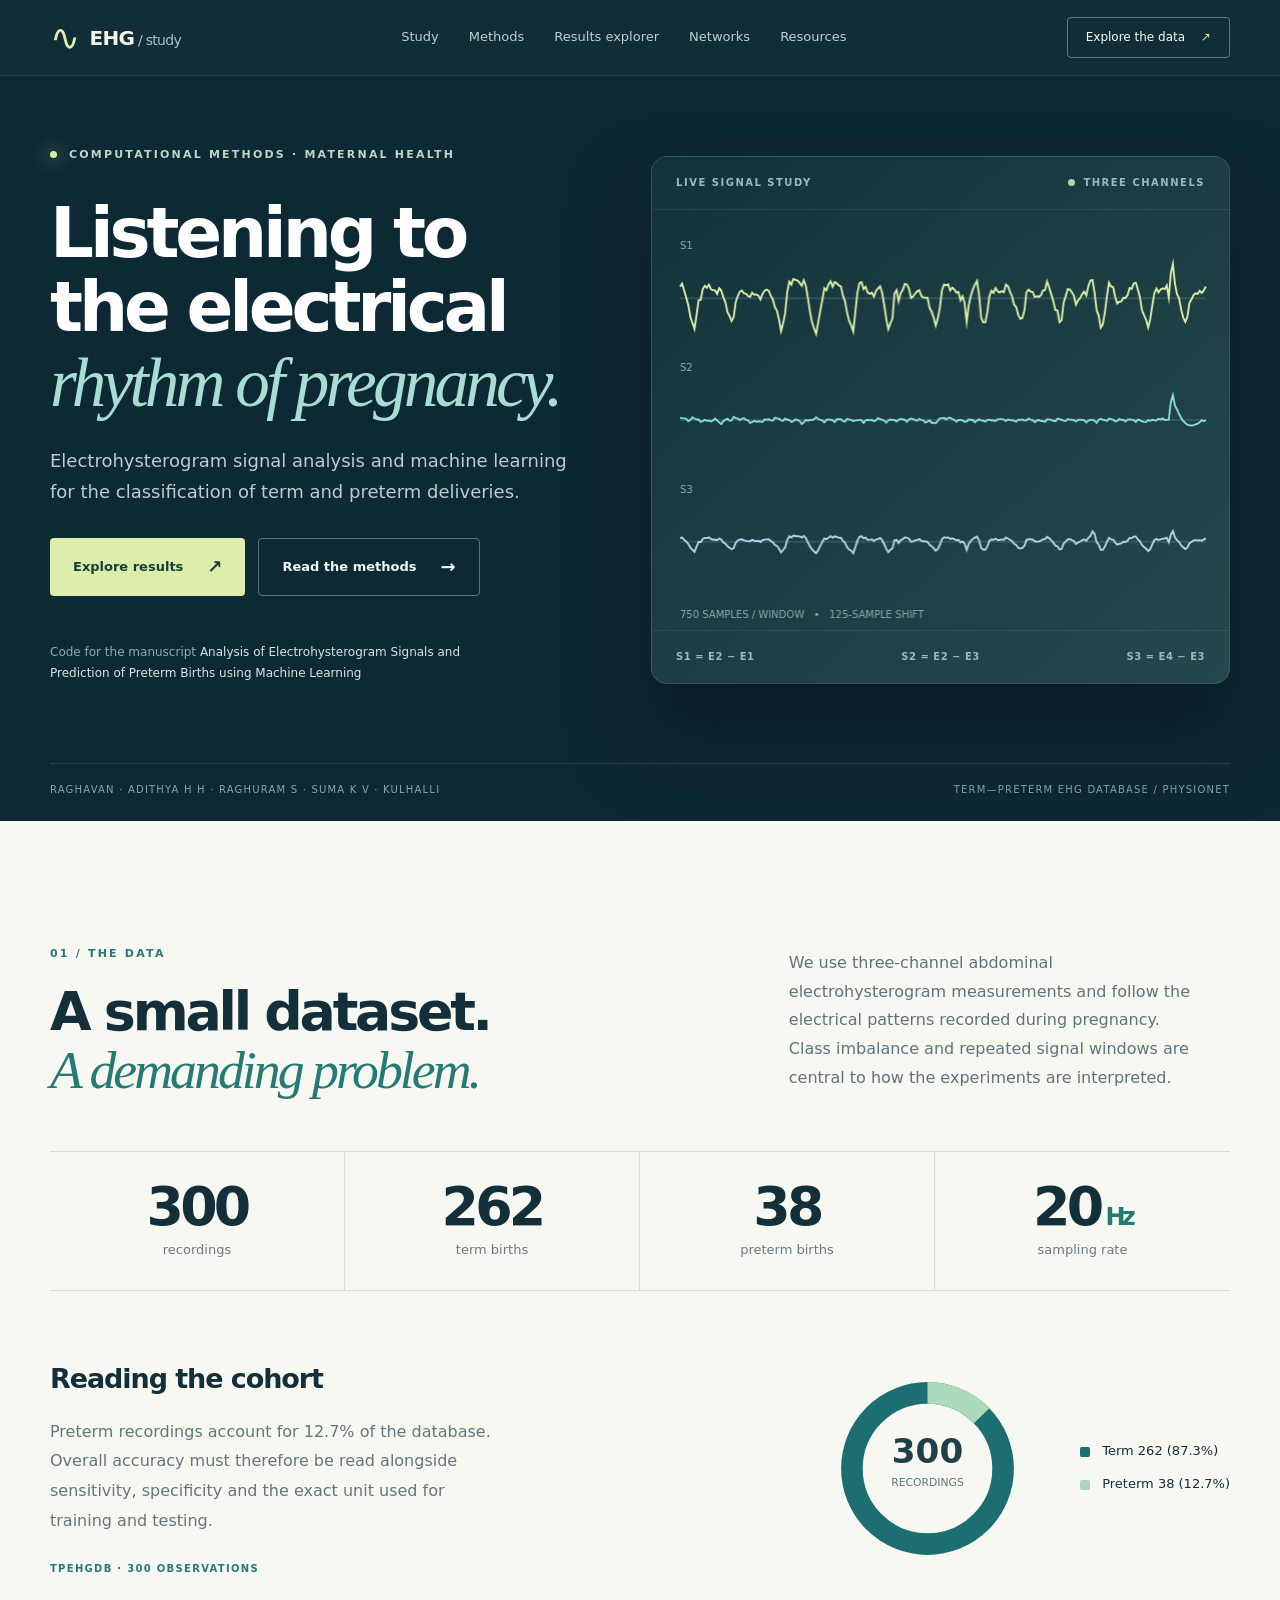
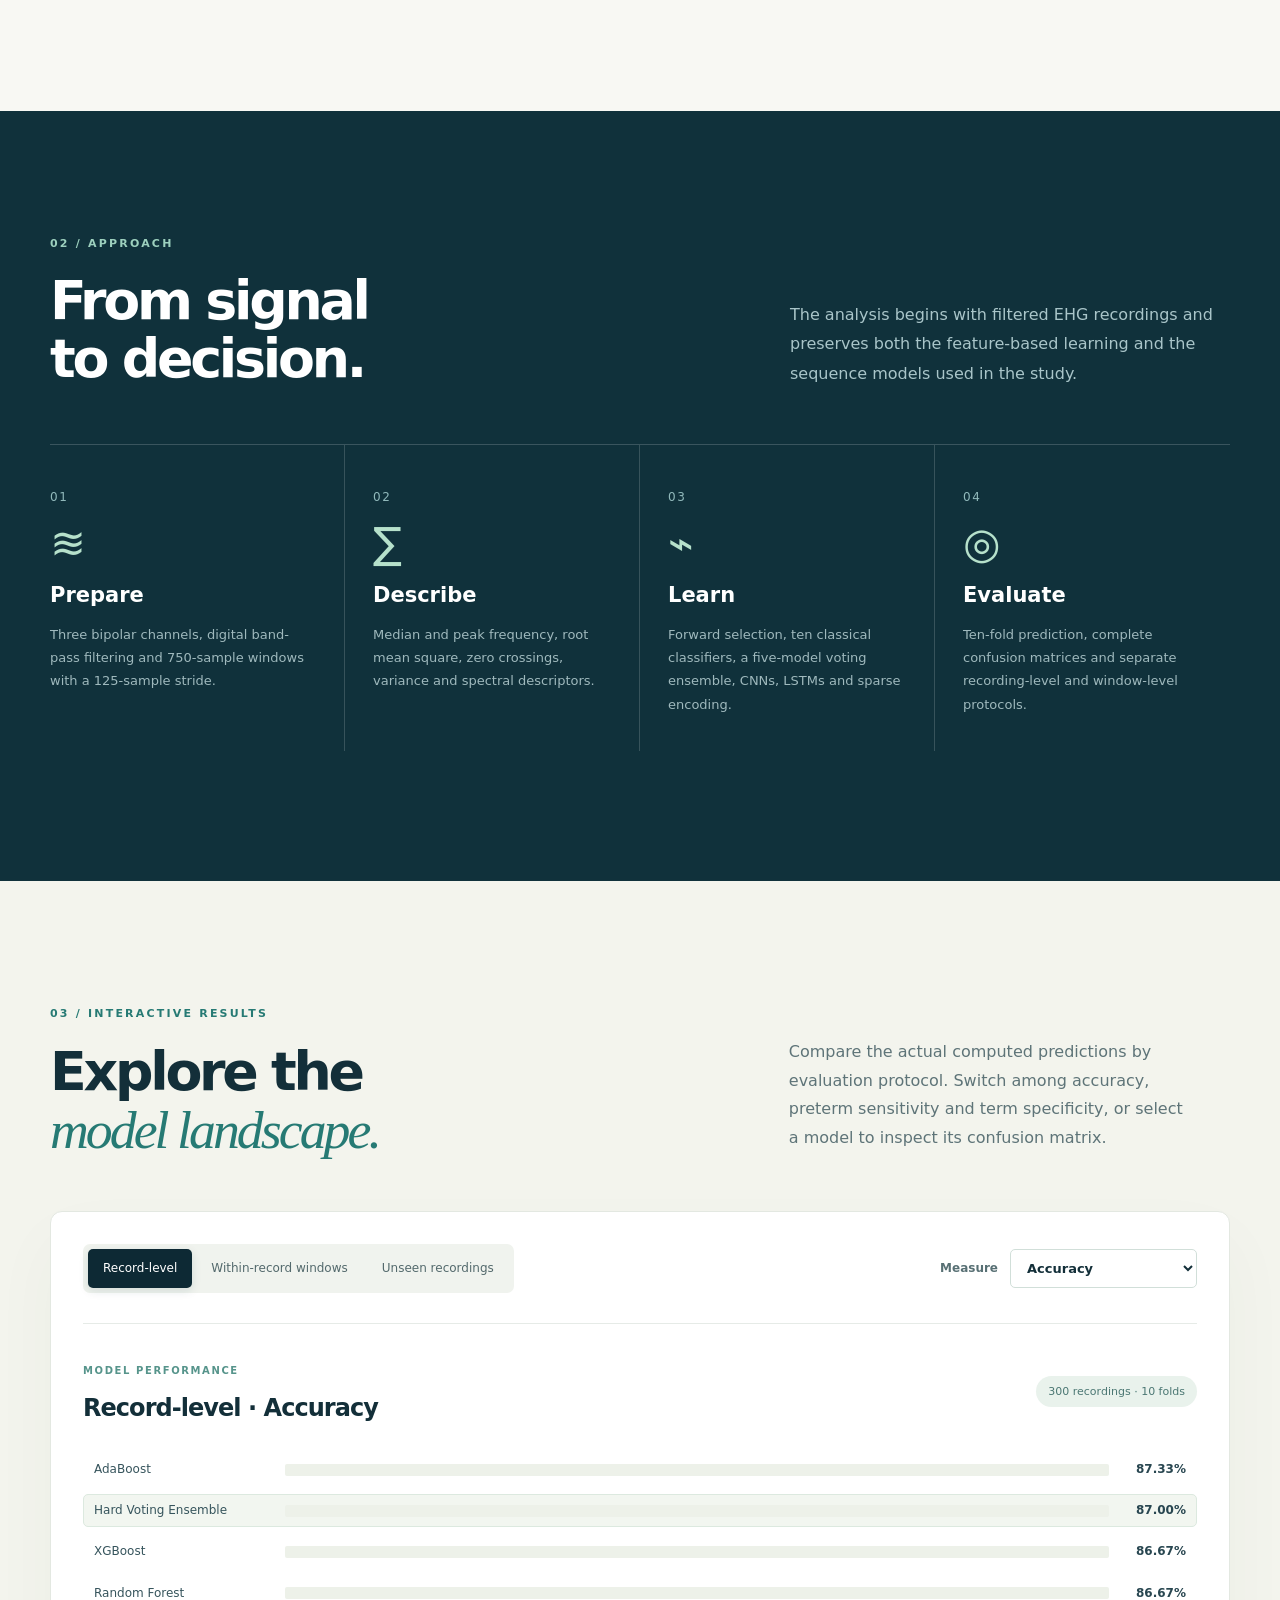
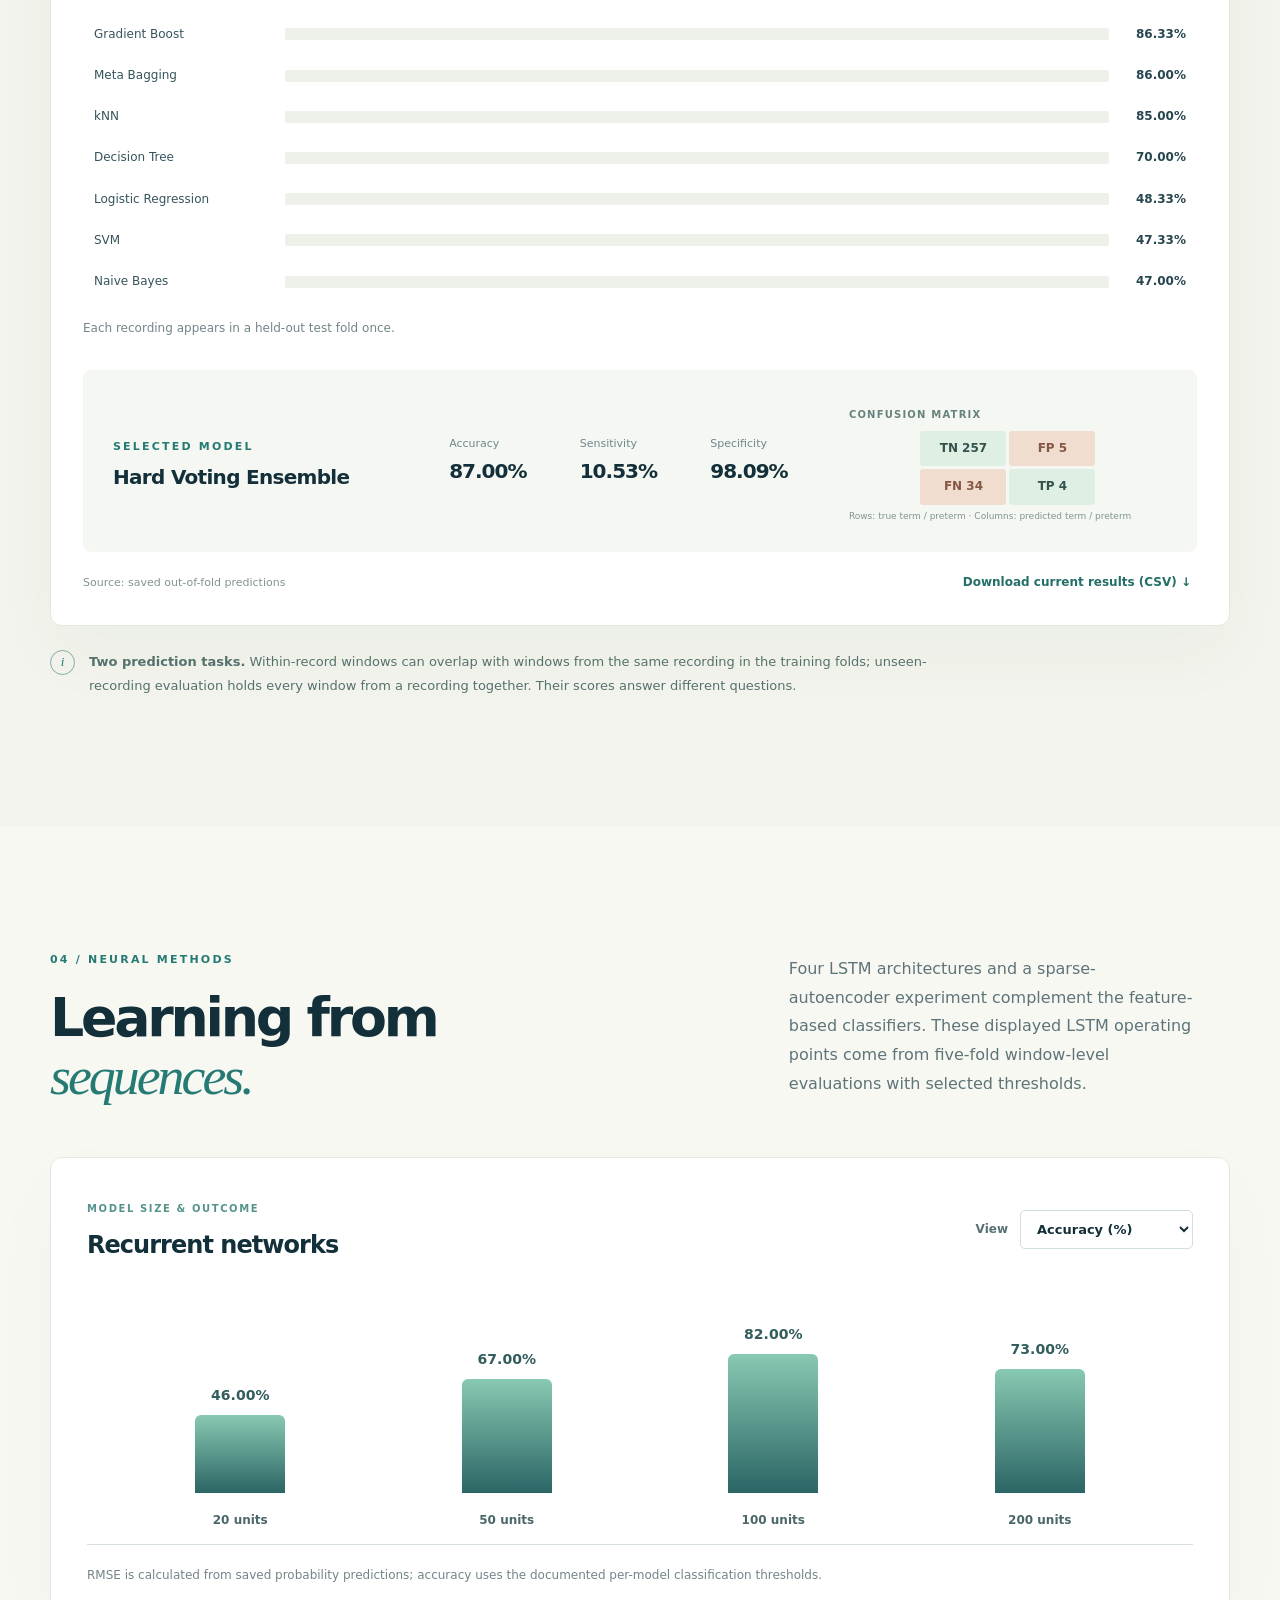
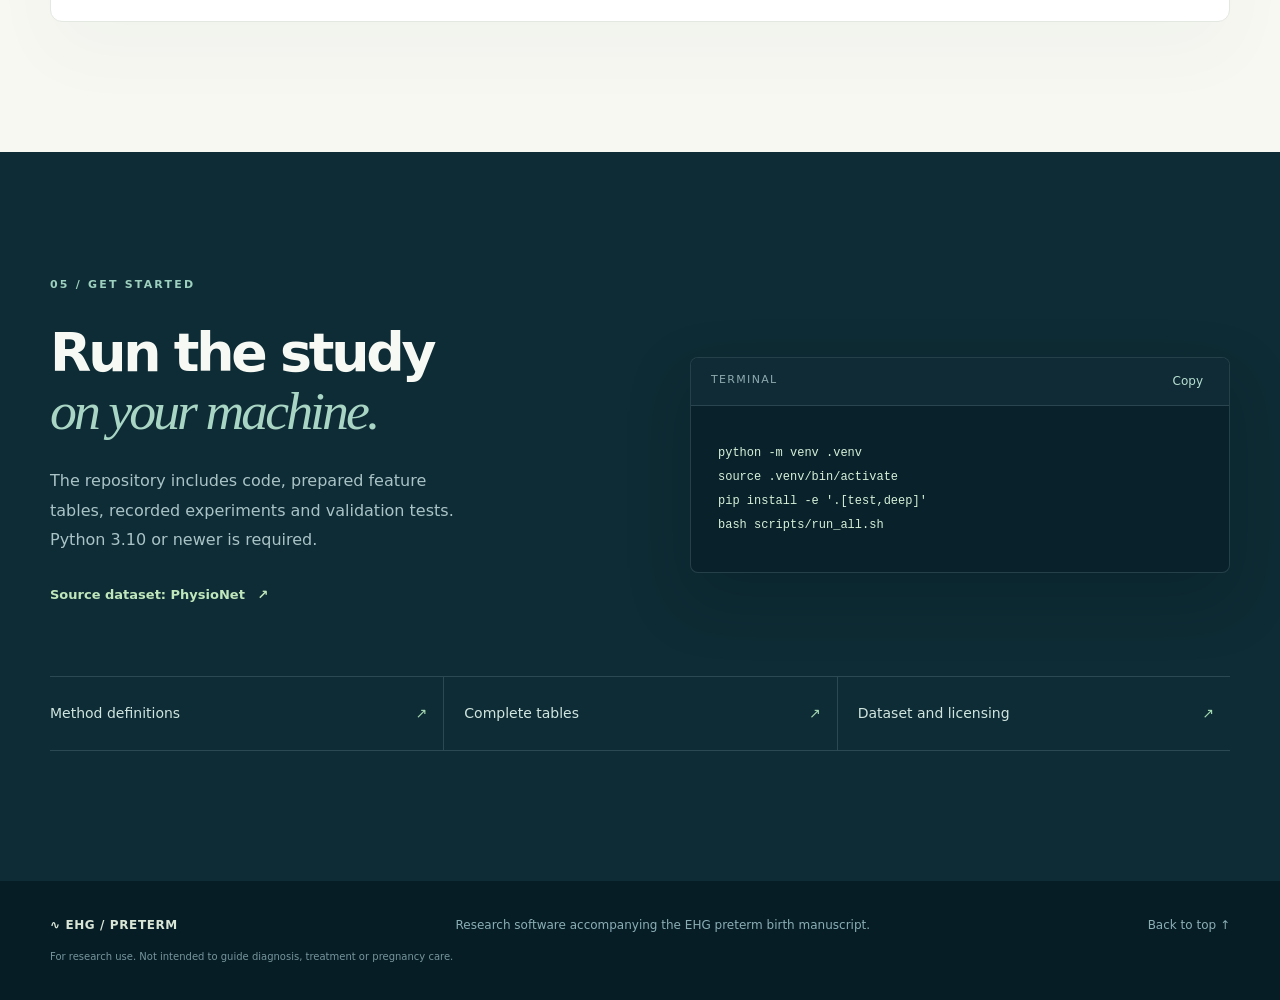
==== docs/index.html @ 2093067f "update and clean code for release" ====
<!doctype html>
<html lang="en">
<head>
  <meta charset="utf-8" />
  <meta name="viewport" content="width=device-width,initial-scale=1" />
  <meta name="theme-color" content="#0d2934" />
  <meta name="description" content="Methods, signal examples, and interactive results for electrohysterogram-based term and preterm birth classification." />
  <title>EHG / Preterm Birth — Paper & Code</title>
  <link rel="stylesheet" href="assets/site.css" />
</head>
<body>
 <div class="progress" id="scroll-progress" aria-hidden="true"></div>
 <header class="header" id="top">
  <div class="layout nav-inner"><a class="mark" href="#top" aria-label="EHG study home"><span class="mark-icon">∿</span><span>EHG<span class="muted-mark"> / study</span></span></a>
   <nav aria-label="Main navigation"><a href="#about">Study</a><a href="#method">Methods</a><a href="#explorer">Results explorer</a><a href="#neural">Networks</a><a href="#resources">Resources</a></nav>
   <a class="nav-cta" href="#explorer">Explore the data <span aria-hidden="true">↗</span></a>
  </div>
 </header>
 <main>
 <section class="hero">
  <div class="layout hero-grid">
   <div class="hero-copy">
     <span class="kicker"><span class="dot"></span> COMPUTATIONAL METHODS · MATERNAL HEALTH</span>
     <h1>Listening to the electrical <em>rhythm of pregnancy.</em></h1>
     <p>Electrohysterogram signal analysis and machine learning for the classification of term and preterm deliveries.</p>
     <div class="hero-ctas"><a class="btn btn-primary" href="#explorer">Explore results <span>↗</span></a><a class="btn btn-outline" href="#method">Read the methods <span>→</span></a></div>
     <p class="hero-credit">Code for the manuscript <strong>Analysis of Electrohysterogram Signals and Prediction of Preterm Births using Machine Learning</strong></p>
   </div>
   <div class="hero-art" aria-label="Three-channel EHG waveform"><div class="art-top"><span>LIVE SIGNAL STUDY</span><span class="art-live"><i></i> THREE CHANNELS</span></div><canvas id="hero-canvas" width="700" height="450" role="img" aria-label="Electrohysterogram waveform visualization"></canvas><div class="art-bottom"><span>S1 = E2 − E1</span><span>S2 = E2 − E3</span><span>S3 = E4 − E3</span></div></div>
  </div>
  <div class="layout hero-bottom"><span>RAGHAVAN · ADITHYA H H · RAGHURAM S · SUMA K V · KULHALLI</span><span>TERM—PRETERM EHG DATABASE / PHYSIONET</span></div>
 </section>
 <section class="section light" id="about">
  <div class="layout">
   <div class="section-heading"><div><span class="eyebrow">01 / THE DATA</span><h2>A small dataset.<br/><em>A demanding problem.</em></h2></div><p>We use three-channel abdominal electrohysterogram measurements and follow the electrical patterns recorded during pregnancy. Class imbalance and repeated signal windows are central to how the experiments are interpreted.</p></div>
   <div class="stats"><div><strong>300</strong><span>recordings</span></div><div><strong>262</strong><span>term births</span></div><div><strong>38</strong><span>preterm births</span></div><div><strong>20<span class="unit">Hz</span></strong><span>sampling rate</span></div></div>
   <div class="data-row"><div class="data-copy"><h3>Reading the cohort</h3><p>Preterm recordings account for 12.7% of the database. Overall accuracy must therefore be read alongside sensitivity, specificity and the exact unit used for training and testing.</p><span class="caption-tag">TPEHGDB · 300 OBSERVATIONS</span></div><div class="donut-wrap"><svg id="cohort-ring" viewBox="0 0 250 250" role="img" aria-label="Proportion of term and preterm recordings"></svg><div class="cohort-legend"><span><i class="legend-square term"></i>Term 262 (87.3%)</span><span><i class="legend-square preterm"></i>Preterm 38 (12.7%)</span></div></div></div>
  </div>
 </section>
 <section class="section dark" id="method">
  <div class="layout"><span class="eyebrow light-label">02 / APPROACH</span><div class="method-head"><h2>From signal<br/>to decision.</h2><p>The analysis begins with filtered EHG recordings and preserves both the feature-based learning and the sequence models used in the study.</p></div>
  <div class="steps">
   <article><span class="step-no">01</span><div class="step-icon">≋</div><h3>Prepare</h3><p>Three bipolar channels, digital band-pass filtering and 750-sample windows with a 125-sample stride.</p></article>
   <article><span class="step-no">02</span><div class="step-icon">∑</div><h3>Describe</h3><p>Median and peak frequency, root mean square, zero crossings, variance and spectral descriptors.</p></article>
   <article><span class="step-no">03</span><div class="step-icon">⌁</div><h3>Learn</h3><p>Forward selection, ten classical classifiers, a five-model voting ensemble, CNNs, LSTMs and sparse encoding.</p></article>
   <article><span class="step-no">04</span><div class="step-icon">◎</div><h3>Evaluate</h3><p>Ten-fold prediction, complete confusion matrices and separate recording-level and window-level protocols.</p></article>
  </div></div>
 </section>
 <section class="section paper explorer" id="explorer">
  <div class="layout">
   <div class="section-heading"><div><span class="eyebrow">03 / INTERACTIVE RESULTS</span><h2>Explore the<br/><em>model landscape.</em></h2></div><p>Compare the actual computed predictions by evaluation protocol. Switch among accuracy, preterm sensitivity and term specificity, or select a model to inspect its confusion matrix.</p></div>
   <div class="explorer-card">
     <div class="explorer-toolbar"><div class="segmented" role="group" aria-label="Evaluation protocol"><button class="active" type="button" data-protocol="record_models" aria-pressed="true">Record-level</button><button type="button" data-protocol="window_models" aria-pressed="false">Within-record windows</button><button type="button" data-protocol="unseen_window_models" aria-pressed="false">Unseen recordings</button></div><label class="metric-label">Measure <select id="metric"><option value="accuracy">Accuracy</option><option value="sensitivity">Preterm sensitivity</option><option value="specificity">Term specificity</option></select></label></div>
     <div class="chart-top"><div><span class="chart-kicker">MODEL PERFORMANCE</span><h3 id="plot-title">Record-level · Accuracy</h3></div><span class="context-badge" id="plot-context">300 recordings · 10 folds</span></div>
     <div class="model-chart" id="model-chart" role="group" aria-label="Interactive model comparison chart"></div>
     <p class="chart-caption" id="chart-caption">Each model is evaluated on 300 held-out recordings across ten folds.</p>
     <div class="selected-model"><div class="selected-title"><span class="eyebrow">SELECTED MODEL</span><h4 id="selected-name">Hard Voting Ensemble</h4></div><div class="selected-scores"><div><span>Accuracy</span><strong id="selected-accuracy">—</strong></div><div><span>Sensitivity</span><strong id="selected-sensitivity">—</strong></div><div><span>Specificity</span><strong id="selected-specificity">—</strong></div></div><div class="confusion"><span class="matrix-title">CONFUSION MATRIX</span><div class="matrix" id="matrix"></div><span class="matrix-caption">Rows: true term / preterm · Columns: predicted term / preterm</span></div></div>
     <div class="download-row"><span>Source: saved out-of-fold predictions</span><button id="export-data" type="button">Download current results (CSV) <span aria-hidden="true">↓</span></button></div>
   </div>
   <div class="protocol-note"><span class="note-sign">i</span><p><strong>Two prediction tasks.</strong> Within-record windows can overlap with windows from the same recording in the training folds; unseen-recording evaluation holds every window from a recording together. Their scores answer different questions.</p></div>
  </div>
 </section>
 <section class="section light neural" id="neural"><div class="layout"><div class="section-heading"><div><span class="eyebrow">04 / NEURAL METHODS</span><h2>Learning from<br/><em>sequences.</em></h2></div><p>Four LSTM architectures and a sparse-autoencoder experiment complement the feature-based classifiers. These displayed LSTM operating points come from five-fold window-level evaluations with selected thresholds.</p></div>
  <div class="neural-card"><div class="neural-top"><div><span class="chart-kicker">MODEL SIZE & OUTCOME</span><h3>Recurrent networks</h3></div><label class="metric-label">View <select id="neural-metric"><option value="accuracy">Accuracy (%)</option><option value="rmse">Probability RMSE</option></select></label></div><div class="neural-bars" id="neural-chart"></div><p class="chart-caption">RMSE is calculated from saved probability predictions; accuracy uses the documented per-model classification thresholds.</p></div>
  </div></section>
 <section class="section resources" id="resources"><div class="layout"><span class="eyebrow light-label">05 / GET STARTED</span><div class="resource-grid"><div><h2>Run the study<br/><em>on your machine.</em></h2><p>The repository includes code, prepared feature tables, recorded experiments and validation tests. Python 3.10 or newer is required.</p><a class="text-link" href="https://physionet.org/content/tpehgdb/1.0.1/" target="_blank" rel="noreferrer">Source dataset: PhysioNet <span>↗</span></a></div><div class="code-card"><div class="code-top"><span>TERMINAL</span><button id="copy-commands" type="button" aria-label="Copy setup commands">Copy</button></div><pre id="setup-commands">python -m venv .venv
source .venv/bin/activate
pip install -e '.[test,deep]'
bash scripts/run_all.sh</pre></div></div><div class="resource-links"><a href="METHODS.md">Method definitions <span>↗</span></a><a href="RESULTS.md">Complete tables <span>↗</span></a><a href="DATA.md">Dataset and licensing <span>↗</span></a></div></div></section>
 </main>
 <footer><div class="layout footer-inner"><span class="footer-mark">∿ EHG / PRETERM</span><span>Research software accompanying the EHG preterm birth manuscript.</span><a href="#top">Back to top ↑</a></div><div class="layout footnote">For research use. Not intended to guide diagnosis, treatment or pregnancy care.</div></footer>
 <script type="application/json" id="research-data">{"record_models":[{"model":"AdaBoost","accuracy":87.3333,"sensitivity":0.0,"specificity":100.0,"tp":0,"tn":262,"fp":0,"fn":38},{"model":"Hard Voting Ensemble","accuracy":87.0,"sensitivity":10.5263,"specificity":98.0916,"tp":4,"tn":257,"fp":5,"fn":34},{"model":"XGBoost","accuracy":86.6667,"sensitivity":0.0,"specificity":99.2366,"tp":0,"tn":260,"fp":2,"fn":38},{"model":"Random Forest","accuracy":86.6667,"sensitivity":10.5263,"specificity":97.7099,"tp":4,"tn":256,"fp":6,"fn":34},{"model":"Gradient Boost","accuracy":86.3333,"sensitivity":2.6316,"specificity":98.4733,"tp":1,"tn":258,"fp":4,"fn":37},{"model":"Meta Bagging","accuracy":86.0,"sensitivity":13.1579,"specificity":96.5649,"tp":5,"tn":253,"fp":9,"fn":33},{"model":"kNN","accuracy":85.0,"sensitivity":0.0,"specificity":97.3282,"tp":0,"tn":255,"fp":7,"fn":38},{"model":"Decision Tree","accuracy":70.0,"sensitivity":39.4737,"specificity":74.4275,"tp":15,"tn":195,"fp":67,"fn":23},{"model":"Logistic Regression","accuracy":48.3333,"sensitivity":73.6842,"specificity":44.6565,"tp":28,"tn":117,"fp":145,"fn":10},{"model":"SVM","accuracy":47.3333,"sensitivity":68.4211,"specificity":44.2748,"tp":26,"tn":116,"fp":146,"fn":12},{"model":"Naive Bayes","accuracy":47.0,"sensitivity":63.1579,"specificity":44.6565,"tp":24,"tn":117,"fp":145,"fn":14}],"window_models":[{"model":"Gradient Boost","accuracy":99.9306,"sensitivity":99.4518,"specificity":100.0,"tp":907,"tn":6288,"fp":0,"fn":5},{"model":"XGBoost","accuracy":99.7361,"sensitivity":97.9167,"specificity":100.0,"tp":893,"tn":6288,"fp":0,"fn":19},{"model":"Hard Voting Ensemble","accuracy":99.3056,"sensitivity":94.5175,"specificity":100.0,"tp":862,"tn":6288,"fp":0,"fn":50},{"model":"Random Forest","accuracy":98.7361,"sensitivity":90.0219,"specificity":100.0,"tp":821,"tn":6288,"fp":0,"fn":91},{"model":"Meta Bagging","accuracy":97.5139,"sensitivity":80.3728,"specificity":100.0,"tp":733,"tn":6288,"fp":0,"fn":179},{"model":"Decision Tree","accuracy":96.9167,"sensitivity":79.8246,"specificity":99.3957,"tp":728,"tn":6250,"fp":38,"fn":184}],"unseen_window_models":[{"model":"Random Forest","accuracy":86.6667,"sensitivity":2.6316,"specificity":98.855,"tp":24,"tn":6216,"fp":72,"fn":888},{"model":"XGBoost","accuracy":86.6667,"sensitivity":0.0,"specificity":99.2366,"tp":0,"tn":6240,"fp":48,"fn":912},{"model":"Gradient Boost","accuracy":86.3333,"sensitivity":0.0,"specificity":98.855,"tp":0,"tn":6216,"fp":72,"fn":912},{"model":"Hard Voting Ensemble","accuracy":86.3333,"sensitivity":0.0,"specificity":98.855,"tp":0,"tn":6216,"fp":72,"fn":912},{"model":"Meta Bagging","accuracy":82.6667,"sensitivity":2.6316,"specificity":94.2748,"tp":24,"tn":5928,"fp":360,"fn":888},{"model":"Decision Tree","accuracy":81.0,"sensitivity":13.1579,"specificity":90.8397,"tp":120,"tn":5712,"fp":576,"fn":792}],"neural":[{"model":"LSTM20","accuracy":46.0,"rmse":0.5074},{"model":"LSTM50","accuracy":67.0,"rmse":0.4339},{"model":"LSTM100","accuracy":82.0,"rmse":0.2446},{"model":"LSTM200","accuracy":73.0,"rmse":0.3197},{"model":"Sparse AE","accuracy":90.1944,"rmse":0.2534}],"classes":[{"name":"Term","count":262},{"name":"Preterm","count":38}],"metadata":{"n_recordings":300,"n_windows":7200,"folds":10,"sampling_hz":20},"trace_a":[0.0141,0.6793,0.9267,0.3784,0.1115,-0.0021,-0.2984,-0.5229,-0.6404,-0.5144,-0.1312,-0.0373,0.0856,0.132,0.1151,0.202,0.1416,0.2154,0.3159,0.3128,0.3947,0.208,0.0193,-0.1893,-0.5059,-0.669,-0.8305,-0.4504,-0.0531,-0.0447,0.243,0.3377,0.2799,0.3659,0.2388,0.217,0.2101,0.1159,0.2702,0.2066,0.0224,-0.1098,-0.38,-0.482,-0.6189,-0.5141,-0.0994,0.0541,0.1756,0.2092,0.1305,0.1225,0.0555,0.0372,0.1507,0.0919,0.1017,0.0687,-0.0355,0.1236,0.2045,0.2347,0.1965,0.0674,-0.0343,-0.2428,-0.3435,-0.5751,-0.8887,-0.6808,-0.3905,0.1648,0.4482,0.3673,0.5229,0.4929,0.4783,0.4151,0.3347,0.4863,0.3327,0.0064,-0.3626,-0.6519,-0.8125,-0.9635,-0.653,-0.3448,-0.0448,0.2731,0.2175,0.3719,0.4585,0.3099,0.4335,0.4038,0.3467,0.3199,0.0684,-0.0855,-0.3897,-0.614,-0.7361,-0.8973,-0.3849,0.1446,0.4089,0.435,0.2449,0.3056,0.1511,0.1183,0.1521,0.0406,0.1967,0.2628,0.3213,0.1472,-0.1769,-0.5581,-0.8371,-0.6801,-0.5512,0.1247,0.2177,-0.0826,0.1305,0.2284,0.3879,0.3693,0.2586,0.0039,0.0458,0.1257,0.1846,0.2179,0.064,0.0148,0.0158,0.0129,-0.2544,-0.3658,-0.5251,-0.7432,-0.5511,-0.2557,0.2161,0.3683,0.3481,0.374,0.207,0.2838,0.2375,0.1514,0.1693,-0.058,0.0499,-0.1318,-0.6408,-0.1918,0.0587,0.2373,0.3659,0.4669,0.0804,-0.5223,-0.65,-0.6528,-0.3826,0.0554,0.2001,0.1425,0.2747,0.1845,0.152,0.1922,0.1573,0.3671,0.3263,0.1795,0.0458,-0.1759,-0.244,-0.4562,-0.5593,-0.5344,-0.3281,0.1652,0.2303,0.1793,0.1691,0.0323,0.0533,0.0366,0.0822,0.2049,0.2237,0.4476,0.2909,0.1039,-0.0836,-0.3196,-0.3357,-0.6481,-0.5998,-0.121,0.0557,0.2414,0.2356,0.1593,0.0649,-0.1728,-0.0558,-0.0026,0.1103,0.1759,0.0776,0.3301,0.4783,0.4924,0.1497,-0.3239,-0.4685,-0.7974,-0.7063,-0.3868,0.0521,0.4184,0.3178,0.3009,0.0395,-0.1448,-0.0959,-0.0877,0.0133,0.0085,0.0833,0.2748,0.2503,0.3975,0.42,0.2337,0.0275,-0.3255,-0.4602,-0.5854,-0.7934,-0.568,-0.198,0.1289,0.2595,0.1564,0.2352,0.2674,0.2445,0.3447],"trace_b":[0.0107,0.6789,0.9316,0.5329,0.3974,0.2224,0.0792,-0.0299,-0.1107,-0.174,-0.202,-0.2075,-0.1935,-0.1681,-0.1351,-0.0808,-0.0035,-0.0419,-0.005,0.0874,0.0694,0.0618,0.0468,-0.0452,0.0052,0.1007,0.0462,0.0182,0.0164,-0.074,-0.046,0.0043,-0.0322,-0.0205,-0.0559,-0.0171,0.0552,-0.0165,-0.0918,-0.1518,-0.04,0.007,0.047,-0.027,-0.0155,0.1217,0.0729,0.0579,-0.005,0.0382,0.0687,0.0071,-0.0168,-0.1118,-0.0814,-0.0302,-0.0665,-0.0485,-0.0624,-0.0769,0.0228,0.0106,0.0258,-0.0147,-0.0261,0.0892,0.0606,0.051,-0.0124,-0.0264,0.0558,0.0086,-0.0013,-0.0708,-0.0435,0.0259,-0.0063,-0.0345,-0.1534,-0.0843,0.0048,-0.0245,0.0024,-0.0053,0.032,0.1017,0.0358,0.0054,-0.0172,-0.0888,0.0038,0.0196,0.0153,-0.0101,-0.0752,0.0284,0.0295,0.0294,-0.0399,-0.0626,0.0411,0.0134,0.0105,-0.0457,-0.0131,-0.0139,0.0035,-0.0061,-0.1089,-0.012,0.0075,-0.0142,0.0063,-0.053,-0.0098,0.0702,0.0322,0.0097,-0.0253,-0.1007,-0.0096,0.0175,0.0054,0.0007,-0.0568,0.0078,0.0438,0.0171,0.0112,-0.0686,0.0163,0.0552,0.0346,-0.0034,-0.0278,0.042,-0.0048,-0.0137,-0.0977,-0.0583,-0.0114,-0.1084,-0.1008,-0.1256,-0.0309,0.0653,0.0598,0.0805,0.0191,0.0817,0.0877,0.0306,0.0082,-0.0638,-0.002,0.0019,-0.0137,-0.0692,-0.0571,0.0272,0.0017,-0.0012,-0.0819,-0.0231,0.0205,-0.0239,-0.0218,-0.0618,0.0027,0.009,-0.0166,-0.0125,-0.0379,0.0232,0.0317,0.0342,0.0182,-0.0395,0.0176,-0.0014,-0.0083,-0.0276,-0.0644,0.0128,0.0054,0.0199,-0.0209,-0.0126,0.0554,0.0149,-0.0064,-0.0813,-0.0179,-0.0041,-0.0385,-0.0397,-0.0705,0.0316,0.0233,0.0069,-0.0299,-0.0452,0.0537,0.0303,0.0023,-0.0245,-0.0369,0.0317,0.0204,0.0115,-0.0059,-0.0608,0.0053,0.0087,0.0049,-0.0099,-0.0914,-0.0197,0.0056,0.0059,-0.0254,-0.111,0.0118,0.0464,0.0129,-0.0078,-0.0403,0.05,0.033,0.0151,-0.0514,-0.0325,0.0396,0.0027,0.0127,-0.0523,0.0134,0.0232,0.0141,-0.0035,-0.0694,0.0152,-0.0072,-0.0495,-0.0713,-0.0786,-0.0046,-0.0311,0.0063,-0.0113,-0.0184,0.0471,0.0233,0.0583,0.0003,0.0035]}</script>
 <script defer src="assets/site.js"></script>
</body>
</html>
---- docs/assets/site.css ----
:root{--night:#0d2934;--night2:#143741;--ink:#132f39;--text:#344e56;--sea:#267a74;--mint:#a4ddd0;--lime:#ddedab;--cream:#f8f8f3;--paper:#f3f4ed;--border:#d8e0da;--muted:#6c8288;--font:ui-sans-serif,system-ui,-apple-system,BlinkMacSystemFont,"Segoe UI",sans-serif}*{box-sizing:border-box}html{scroll-behavior:smooth;scroll-padding-top:85px}body{margin:0;font:16px/1.6 var(--font);color:var(--ink);background:var(--cream);-webkit-font-smoothing:antialiased}a{color:inherit;text-decoration:none}button,select{font:inherit}button{cursor:pointer}.layout{width:min(1180px,calc(100% - 68px));margin:auto}.progress{position:fixed;top:0;left:0;height:3px;z-index:99;background:#acdcbf;width:0;pointer-events:none}.header{height:76px;position:sticky;top:0;z-index:50;background:rgba(13,41,52,.98);border-bottom:1px solid #ffffff1a;backdrop-filter:blur(15px)}.nav-inner{height:100%;display:flex;align-items:center;justify-content:space-between;gap:28px}.mark{font-size:20px;font-weight:760;letter-spacing:-.7px;color:#f3f6e8;display:flex;gap:10px;align-items:center;white-space:nowrap}.mark-icon{color:var(--lime);font-size:36px;font-weight:400;line-height:1}.muted-mark{font-size:14px;font-weight:500;color:#a9c4c2}.header nav{display:flex;gap:30px}.header nav a{font-size:13px;color:#bdd0d0;transition:color .2s}.header nav a:hover{color:#fff}.nav-cta{border:1px solid #a3c9bd80;color:#f4ffed;padding:10px 18px;border-radius:4px;font-size:12px;white-space:nowrap}.nav-cta span{margin-left:12px;color:var(--lime)}.hero{background:var(--night);color:white;overflow:hidden}.hero-grid{min-height:660px;display:grid;grid-template-columns:1fr 1.06fr;align-items:center;gap:55px;padding-top:70px;padding-bottom:80px}.hero-copy{max-width:570px}.kicker,.eyebrow{font-size:11px;letter-spacing:.2em;font-weight:750;color:var(--sea);text-transform:uppercase}.kicker{color:#bcd6c9;display:flex;gap:12px;align-items:center}.dot{width:7px;height:7px;background:var(--lime);border-radius:50%;box-shadow:0 0 18px var(--lime)}h1,h2,h3,h4,p{margin:0}h1,h2{letter-spacing:-.06em;line-height:1.08;font-weight:670}h1{font-size:clamp(50px,5.4vw,78px);margin:32px 0 24px}h1 em,h2 em{font-weight:430;color:#a9dcd3;font-family:Georgia,serif;letter-spacing:-.055em}h2{font-size:clamp(40px,4.2vw,62px)}h2 em{color:var(--sea)}.hero-copy>p:not(.hero-credit){font-size:18px;color:#b8cecf;max-width:530px;line-height:1.75}.hero-ctas{display:flex;flex-wrap:wrap;gap:13px;margin:30px 0 46px}.btn{padding:14px 23px;border-radius:4px;font-size:13px;font-weight:680;display:inline-flex;gap:24px;align-items:center;justify-content:space-between}.btn-primary{background:var(--lime);color:#183e37}.btn-outline{border:1px solid #587881;color:#eff8f6}.btn span{font-size:18px}.hero-credit{color:#8caeb2;font-size:12px!important;line-height:1.7;max-width:445px}.hero-credit strong{color:#d5e6e0;font-weight:500}.hero-art{background:linear-gradient(140deg,#12333b,#25484b);border:1px solid #67868056;border-radius:16px;box-shadow:0 48px 80px #07161f9c;overflow:hidden;transform:translateY(5px)}.art-top,.art-bottom{display:flex;justify-content:space-between;align-items:center;padding:18px 24px;color:#96bac0;font-size:10px;font-weight:740;letter-spacing:.15em}.art-top{border-bottom:1px solid #ffffff13}.art-bottom{border-top:1px solid #ffffff13;letter-spacing:.05em}#hero-canvas{width:100%;height:420px;display:block}.art-live{display:flex;align-items:center;gap:8px}.art-live i{width:7px;height:7px;background:#a7dbaa;border-radius:50%;display:inline-block}.hero-bottom{border-top:1px solid #ffffff1c;padding:18px 0 23px;color:#86a8a9;font-size:10px;letter-spacing:.12em;display:flex;justify-content:space-between;gap:20px}.section{padding:118px 0 130px}.light{background:var(--cream)}.paper{background:var(--paper)}.section-heading{display:grid;grid-template-columns:1fr .65fr;gap:60px;align-items:end;margin-bottom:52px}.section-heading h2{margin-top:18px}.section-heading>p{color:#5e7478;font-size:16px;max-width:405px;line-height:1.8;padding-bottom:6px}.stats{display:grid;grid-template-columns:repeat(4,1fr);border-block:1px solid var(--border)}.stats>div{padding:25px 20px 29px;border-right:1px solid var(--border);display:flex;flex-direction:column;align-items:center;gap:4px}.stats>div:last-child{border:none}.stats strong{font-size:clamp(38px,4.2vw,62px);line-height:1.1;font-weight:650;letter-spacing:-.07em}.stats span{font-size:13px;color:#687b80}.stats .unit{font-size:24px;margin-left:5px;color:var(--sea)}.data-row{margin-top:65px;display:grid;grid-template-columns:1fr 1fr;gap:65px;align-items:center}.data-copy{max-width:450px}.data-copy h3{font-size:27px;letter-spacing:-.04em}.data-copy p{margin-top:17px;line-height:1.85;color:#617779}.caption-tag{display:inline-block;margin-top:26px;color:var(--sea);font-size:10px;letter-spacing:.13em;font-weight:750}.donut-wrap{display:flex;align-items:center;gap:40px;justify-content:flex-end}#cohort-ring{width:225px;height:225px}.cohort-legend{display:grid;gap:12px;font-size:13px;color:var(--ink)}.cohort-legend span{white-space:nowrap;display:flex;gap:12px;align-items:center}.legend-square{width:10px;height:10px;border-radius:2px}.legend-square.term{background:#1c6e70}.legend-square.preterm{background:#abd5ba}.dark{color:white;background:#10313b}.light-label{color:#9dd0be}.method-head{display:flex;justify-content:space-between;align-items:end;gap:45px;margin:18px 0 56px}.method-head p{max-width:440px;color:#a9c5c9;line-height:1.85}.steps{display:grid;grid-template-columns:repeat(4,1fr);border-top:1px solid #ffffff2d}.steps article{padding:38px 28px 35px 0;border-right:1px solid #ffffff2a;min-height:265px}.steps article+article{padding-left:28px}.steps article:last-child{border:0}.step-no{color:#91b9bb;font-size:12px;letter-spacing:.13em}.step-icon{height:70px;font-size:43px;color:#b6e1cb}.steps h3{font-size:21px;margin-bottom:10px;font-weight:600}.steps p{color:#9fb9bd;font-size:13px;line-height:1.8}.explorer-card,.neural-card{background:#fff;border:1px solid #e3e8e1;box-shadow:0 30px 70px #1e544009;border-radius:12px;padding:32px}.explorer-toolbar{display:flex;justify-content:space-between;gap:18px;flex-wrap:wrap;align-items:center;padding-bottom:30px;border-bottom:1px solid #e6ebe7}.segmented{display:flex;gap:4px;background:#f0f3ee;padding:5px;border-radius:7px}.segmented button{border:0;background:transparent;color:#53696c;font-size:12px;padding:10px 15px;border-radius:5px}.segmented button.active{color:white;background:var(--night);box-shadow:0 3px 10px #123c4a20}.metric-label{font-size:12px;font-weight:650;color:#587074;display:flex;gap:12px;align-items:center}.metric-label select{color:var(--ink);padding:10px 12px;border:1px solid #d1dfd9;border-radius:5px;background:white;font-size:13px;min-width:145px}.chart-top,.neural-top{display:flex;justify-content:space-between;gap:20px;align-items:center;margin-top:32px}.chart-kicker{color:#56948b;letter-spacing:.16em;font-size:10px;font-weight:700}.chart-top h3,.neural-top h3{font-size:24px;font-weight:650;letter-spacing:-.04em;margin-top:7px}.context-badge{font-size:11px;color:#4b7773;background:#e9f2ec;padding:7px 12px;border-radius:40px}.model-chart{padding-top:26px;display:flex;flex-direction:column;gap:8px}.bar-row{display:grid;grid-template-columns:175px 1fr 61px;gap:16px;align-items:center;border:1px solid transparent;padding:6px 10px;border-radius:5px;cursor:pointer;background:transparent;color:var(--ink);text-align:left;width:100%}.bar-row:hover,.bar-row.active{background:#f2f6f0;border-color:#dce9df}.bar-name{font-size:12px;color:#36545c;white-space:nowrap;overflow:hidden;text-overflow:ellipsis}.bar-track{height:12px;background:#edf1e9;border-radius:2px;overflow:hidden;position:relative}.bar-fill{height:100%;background:linear-gradient(90deg,#366d70,#77aea0);transition:width .32s ease}.bar-row.active .bar-fill{background:linear-gradient(90deg,#31756d,#abcbb2)}.bar-value{text-align:right;font-size:12px;font-variant-numeric:tabular-nums;color:#284650;font-weight:670}.chart-caption{font-size:12px;color:#738589;line-height:1.7;margin-top:20px}.selected-model{margin-top:31px;padding:30px;background:#f5f7f2;display:grid;grid-template-columns:1fr 1.2fr 1fr;gap:18px;border-radius:8px;align-items:center}.selected-title h4{font-size:20px;font-weight:700;letter-spacing:-.035em;margin-top:8px;line-height:1.25}.selected-scores{display:grid;grid-template-columns:repeat(3,1fr);gap:10px}.selected-scores div{display:flex;flex-direction:column;gap:3px}.selected-scores span{color:#70878a;font-size:11px}.selected-scores strong{font-size:20px;letter-spacing:-.05em;font-variant-numeric:tabular-nums}.matrix-title{font-size:10px;letter-spacing:.12em;color:#68837e;font-weight:750}.matrix{display:grid;grid-template-columns:1fr 1fr;gap:3px;margin:6px auto 5px;width:175px}.matrix div{padding:8px 10px;text-align:center;background:#dfefe3;color:#32524b;font-size:12px;font-weight:650;border-radius:3px}.matrix div.bad{background:#f0ddcf;color:#865844}.matrix-caption{font-size:9px;color:#809493;line-height:1.4;display:block}.download-row{display:flex;justify-content:space-between;align-items:center;margin-top:20px;font-size:11px;color:#809493;gap:20px}.download-row button{background:transparent;border:0;color:#246f67;font-size:12px;font-weight:700}.download-row button:hover{text-decoration:underline}.protocol-note{margin-top:24px;display:flex;align-items:flex-start;gap:14px;color:#55716d;font-size:13px;max-width:920px}.protocol-note p{line-height:1.8}.note-sign{font-family:Georgia,serif;font-style:italic;border:1px solid #86aba4;border-radius:50%;width:25px;height:25px;flex:0 0 25px;display:flex;align-items:center;justify-content:center;color:#267b77}.neural-card{padding:36px}.neural-top{margin-top:0}.neural-bars{display:grid;grid-template-columns:repeat(4,1fr);gap:20px;min-height:280px;align-items:end;padding:38px 30px 0;border-bottom:1px solid #d8e2dc}.neural-col{display:flex;flex-direction:column;align-items:center;justify-content:flex-end;height:230px;gap:8px}.neural-col .nval{font-size:14px;font-weight:690;color:#325d5c;font-variant-numeric:tabular-nums}.neural-col .nbar{width:min(90px,82%);background:linear-gradient(0deg,#2b6565,#88c9b2);border-radius:6px 6px 0 0;transition:height .4s ease;height:50px}.neural-col .nname{font-size:12px;color:#4b6769;font-weight:630;padding:10px 0 14px}.resources{background:#0e2c35;color:#f6f9f4}.resource-grid{display:grid;grid-template-columns:1fr 1fr;gap:100px;align-items:center;margin-top:28px}.resource-grid h2 em{color:#a8d5c4}.resource-grid p{max-width:430px;color:#aac3c7;line-height:1.85;margin:26px 0}.text-link{font-size:13px;font-weight:700;color:#bfe7bb}.text-link span{margin-left:8px}.code-card{background:#09212a;border:1px solid #44616b80;border-radius:8px;overflow:hidden;box-shadow:0 25px 60px #03121944}.code-top{background:#102b36;display:flex;justify-content:space-between;padding:13px 20px;border-bottom:1px solid #47626b7b;color:#8eaaaf;font-size:11px;letter-spacing:.12em}.code-top button{border:0;background:transparent;color:#b6e0d0;font-size:12px}.code-card pre{margin:0;padding:35px 27px;overflow:auto;white-space:pre;color:#d6f0d9;font-size:12px;line-height:2}.resource-links{display:grid;grid-template-columns:repeat(3,1fr);margin-top:70px;border-top:1px solid #42626b8c;border-bottom:1px solid #42626b8c}.resource-links a{padding:25px 16px 25px 0;display:flex;justify-content:space-between;color:#d1e5df;font-size:14px}.resource-links a+a{border-left:1px solid #42626b8c;padding-left:20px}.resource-links a span{color:#a4d8b2}footer{background:#071d26;color:#8baeb5;padding:35px 0}.footer-inner{display:flex;justify-content:space-between;gap:20px;align-items:center;font-size:12px}.footer-mark{font-weight:760;letter-spacing:.05em;color:#d9e5d5}.footnote{font-size:10px;color:#76959c;margin-top:14px}.btn:focus-visible,a:focus-visible,button:focus-visible,select:focus-visible{outline:3px solid #e6c95b;outline-offset:3px}@media(max-width:1000px){.header nav{gap:14px}.hero-grid{gap:30px;min-height:590px}.hero-art{transform:none}.hero-copy h1{font-size:56px}.selected-model{grid-template-columns:1fr 1fr}.confusion{grid-column:1/-1}.steps article{padding-right:16px}.steps article+article{padding-left:16px}}@media(max-width:730px){.layout{width:min(100% - 32px,1180px)}.header{height:68px}.header nav{display:none}.nav-cta{padding:8px 12px}.hero-grid{grid-template-columns:1fr;padding:72px 0 40px;gap:40px}.hero-copy h1{font-size:clamp(47px,10vw,65px)}.hero-art{max-width:580px}#hero-canvas{height:315px}.hero-bottom{flex-direction:column;font-size:9px}.section{padding:75px 0 82px}.section-heading,.data-row,.resource-grid{grid-template-columns:1fr;gap:28px}.section-heading h2{font-size:44px}.stats{grid-template-columns:repeat(2,1fr)}.stats>div:nth-child(2){border-right:none}.stats>div:nth-child(-n+2){border-bottom:1px solid var(--border)}.data-row{margin-top:40px}.donut-wrap{justify-content:center}.method-head{flex-direction:column;align-items:start}.steps{grid-template-columns:repeat(2,1fr)}.steps article:nth-child(2){border:none}.steps article:nth-child(-n+2){border-bottom:1px solid #ffffff2a}.steps article:nth-child(3){padding-left:0}.explorer-card,.neural-card{padding:19px}.segmented{overflow:auto;width:100%;white-space:nowrap}.explorer-toolbar{gap:16px}.bar-row{grid-template-columns:118px 1fr 46px;gap:7px;padding:5px}.selected-model{grid-template-columns:1fr}.confusion{grid-column:auto}.selected-scores{gap:10px}.download-row{align-items:start;flex-direction:column}.context-badge{display:none}.neural-bars{gap:9px;padding:36px 0 0}.neural-col .nname{font-size:10px}.neural-col .nval{font-size:12px}.resource-grid{gap:38px}.resource-links{grid-template-columns:1fr}.resource-links a+a{border-left:0;border-top:1px solid #42626b8c;padding-left:0}.footer-inner{flex-wrap:wrap}.cohort-legend{font-size:11px}}@media(prefers-reduced-motion:reduce){html{scroll-behavior:auto}*,*:before,*:after{transition:none!important;animation:none!important}}
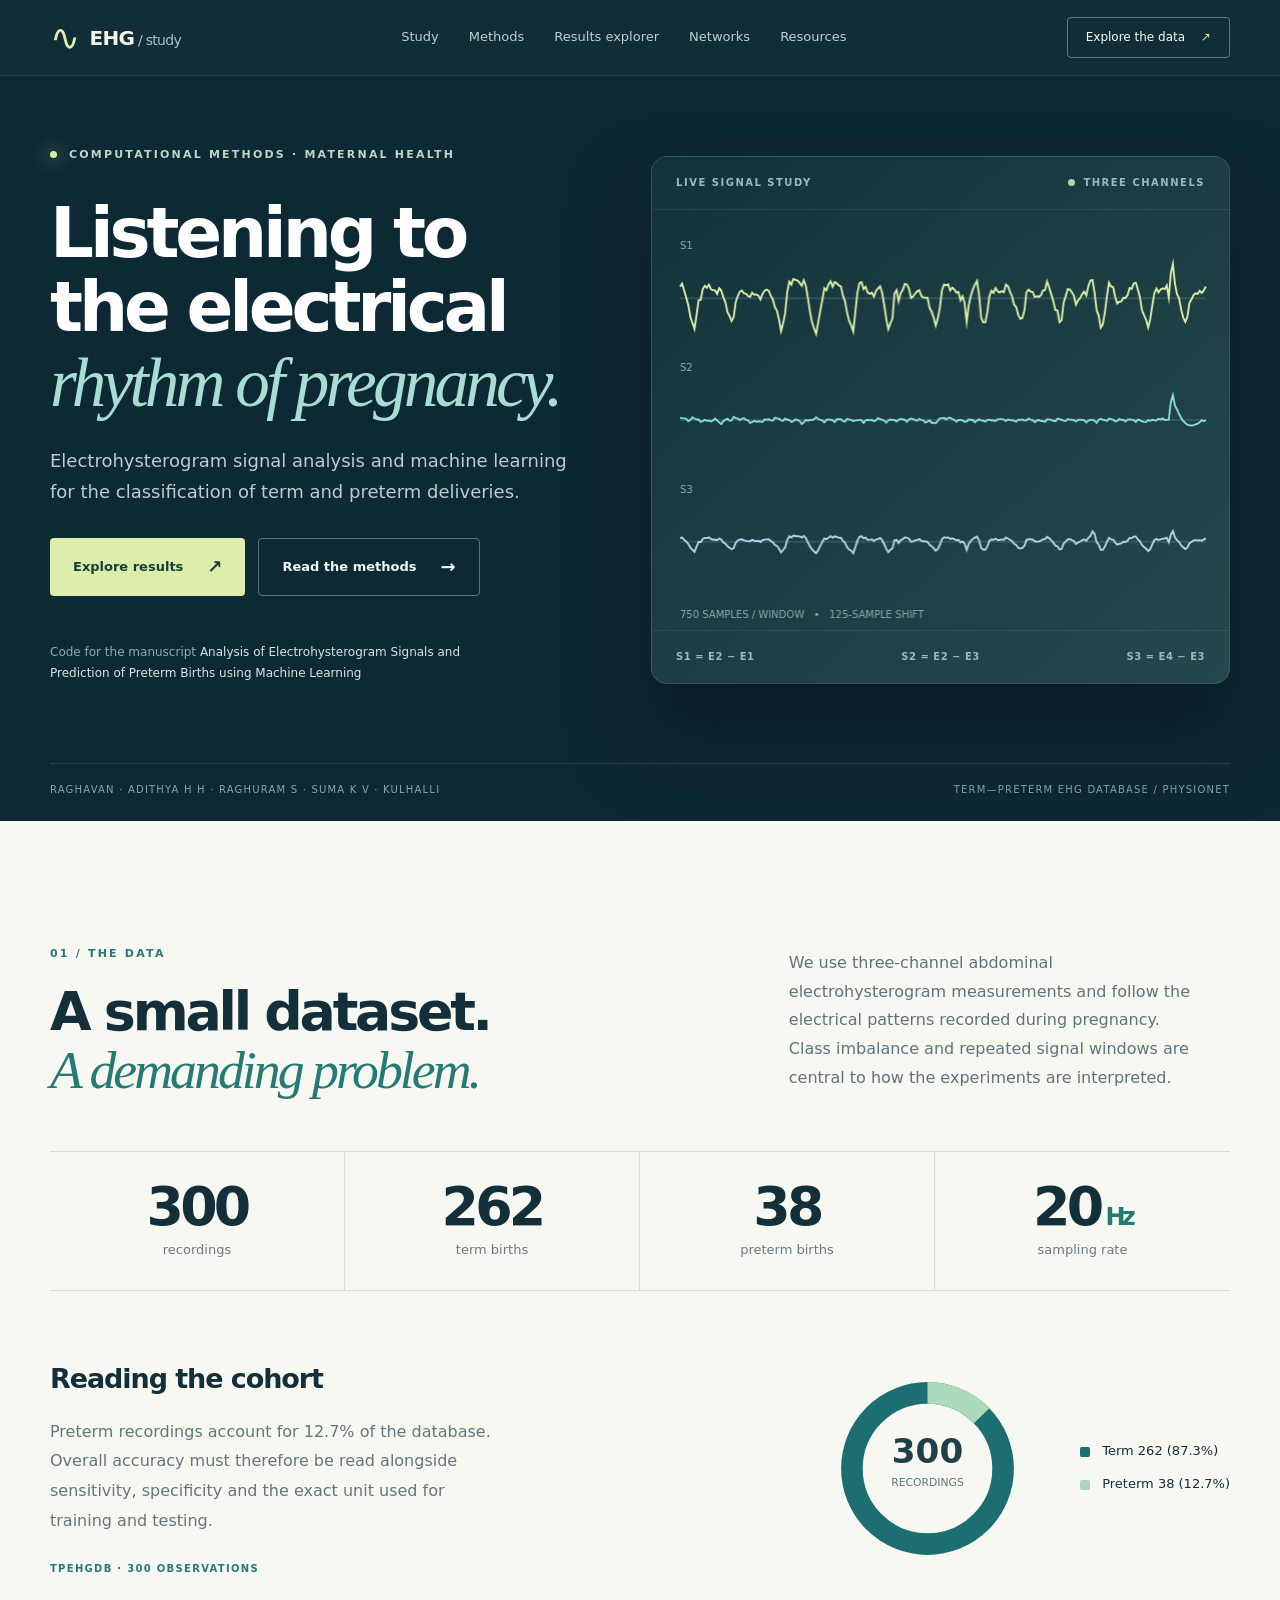
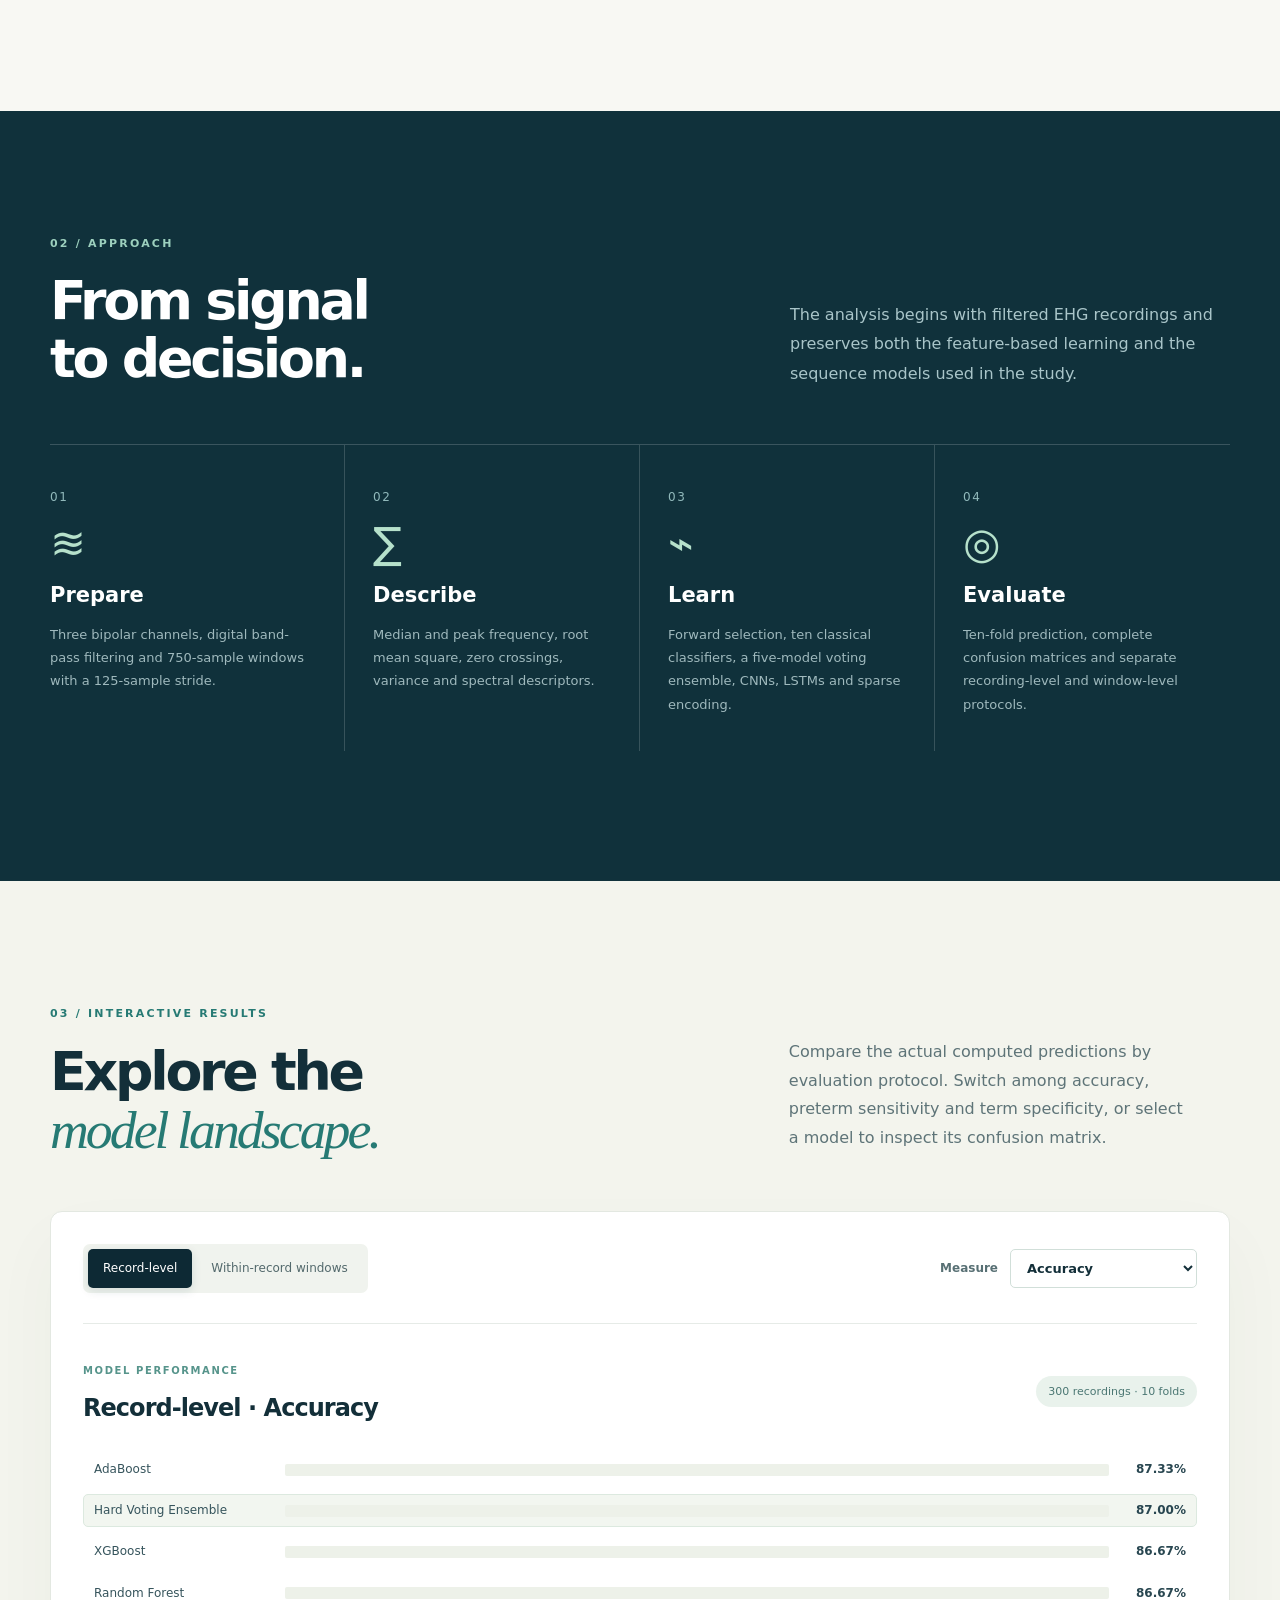
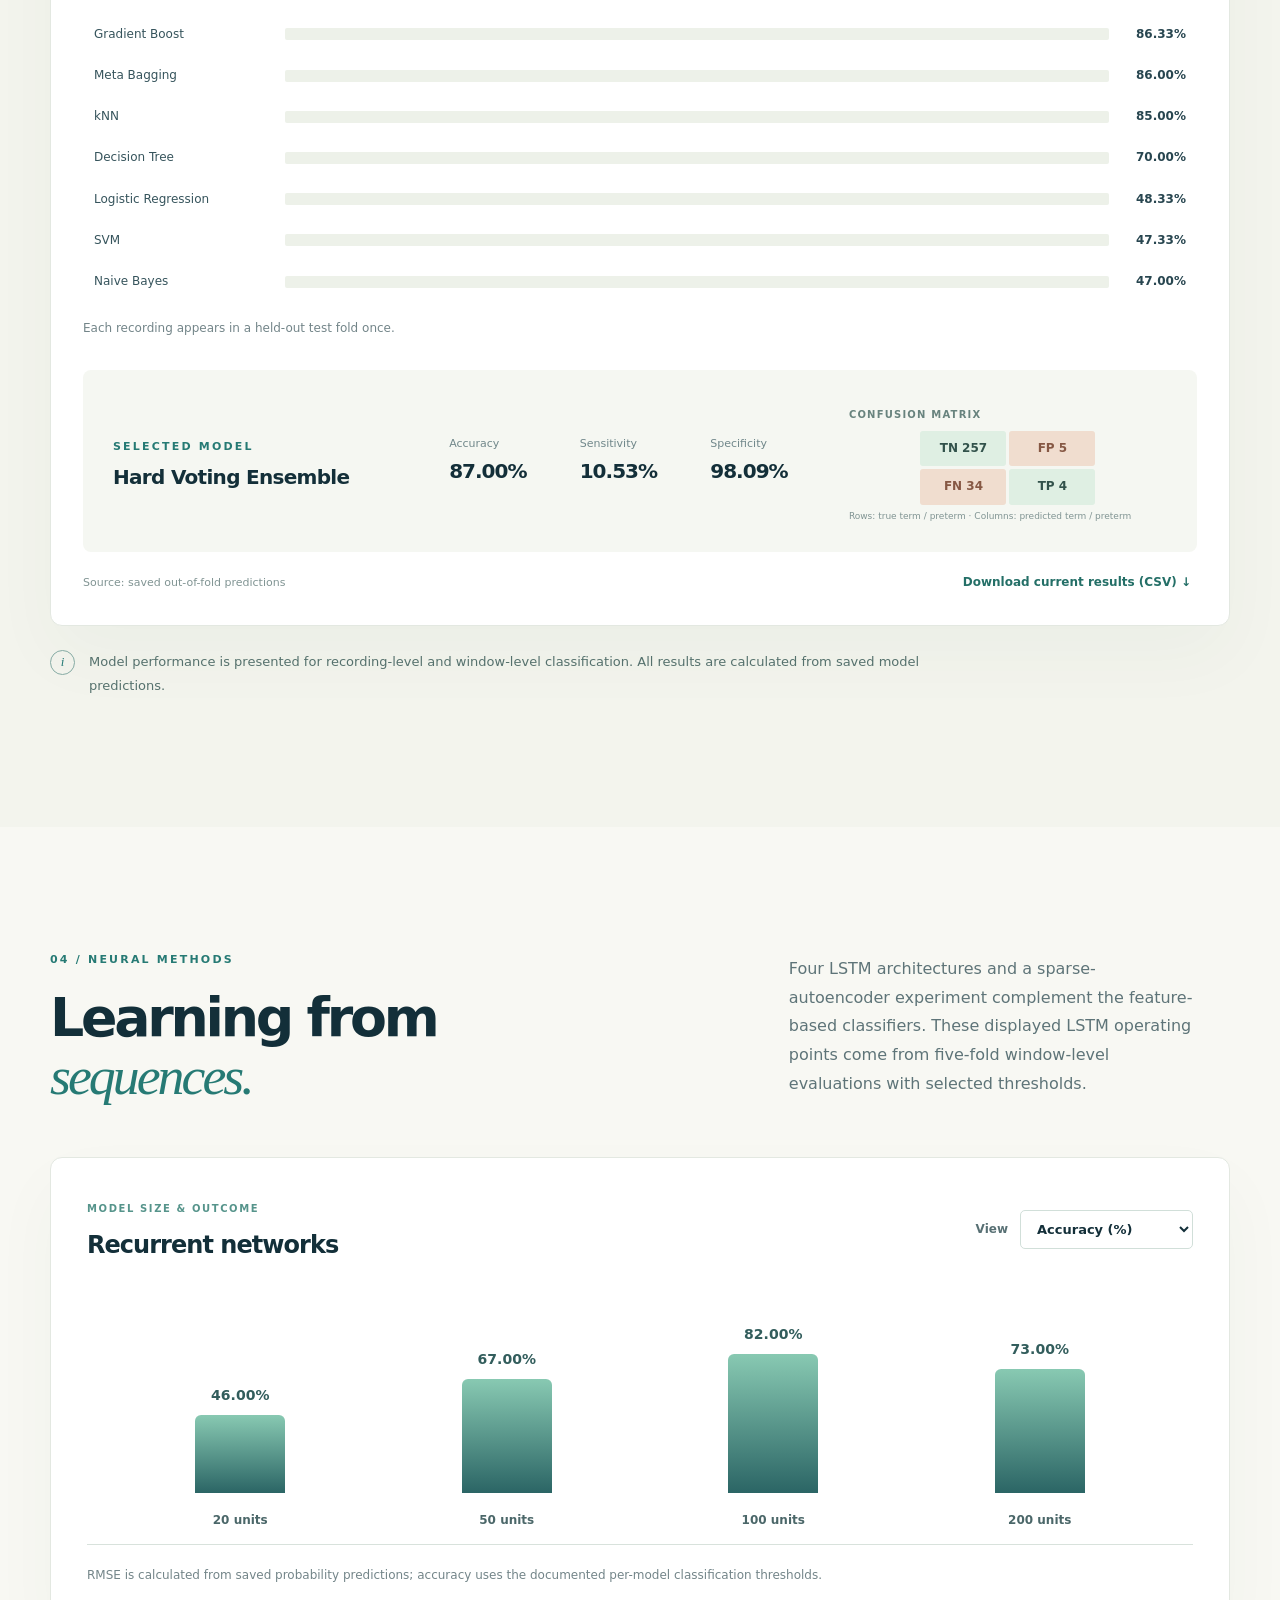
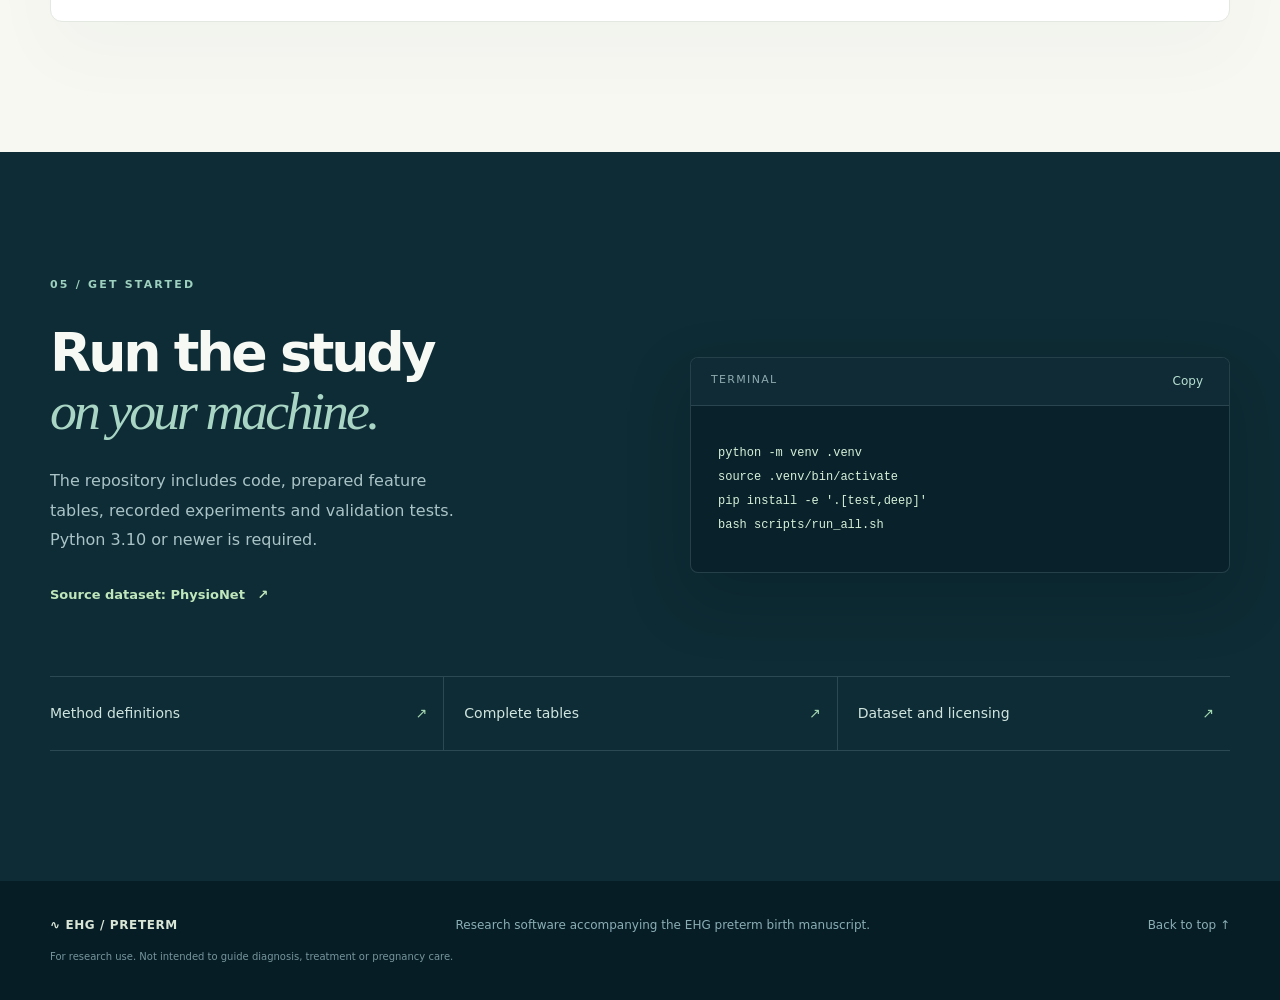
==== commit 9c3a872a: "Revise protocol note for clarity on model evaluation Updated protocol note to clarify model performa" ====
--- a/docs/index.html
+++ b/docs/index.html
@@ -50,15 +50,17 @@
   <div class="layout">
    <div class="section-heading"><div><span class="eyebrow">03 / INTERACTIVE RESULTS</span><h2>Explore the<br/><em>model landscape.</em></h2></div><p>Compare the actual computed predictions by evaluation protocol. Switch among accuracy, preterm sensitivity and term specificity, or select a model to inspect its confusion matrix.</p></div>
    <div class="explorer-card">
-     <div class="explorer-toolbar"><div class="segmented" role="group" aria-label="Evaluation protocol"><button class="active" type="button" data-protocol="record_models" aria-pressed="true">Record-level</button><button type="button" data-protocol="window_models" aria-pressed="false">Within-record windows</button><button type="button" data-protocol="unseen_window_models" aria-pressed="false">Unseen recordings</button></div><label class="metric-label">Measure <select id="metric"><option value="accuracy">Accuracy</option><option value="sensitivity">Preterm sensitivity</option><option value="specificity">Term specificity</option></select></label></div>
+     <div class="explorer-toolbar"><div class="segmented" role="group" aria-label="Evaluation protocol"><button class="active" type="button" data-protocol="record_models" aria-pressed="true">Record-level</button><button type="button" data-protocol="window_models" aria-pressed="false">Within-record windows</button></div><label class="metric-label">Measure <select id="metric"><option value="accuracy">Accuracy</option><option value="sensitivity">Preterm sensitivity</option><option value="specificity">Term specificity</option></select></label></div>
      <div class="chart-top"><div><span class="chart-kicker">MODEL PERFORMANCE</span><h3 id="plot-title">Record-level · Accuracy</h3></div><span class="context-badge" id="plot-context">300 recordings · 10 folds</span></div>
      <div class="model-chart" id="model-chart" role="group" aria-label="Interactive model comparison chart"></div>
      <p class="chart-caption" id="chart-caption">Each model is evaluated on 300 held-out recordings across ten folds.</p>
      <div class="selected-model"><div class="selected-title"><span class="eyebrow">SELECTED MODEL</span><h4 id="selected-name">Hard Voting Ensemble</h4></div><div class="selected-scores"><div><span>Accuracy</span><strong id="selected-accuracy">—</strong></div><div><span>Sensitivity</span><strong id="selected-sensitivity">—</strong></div><div><span>Specificity</span><strong id="selected-specificity">—</strong></div></div><div class="confusion"><span class="matrix-title">CONFUSION MATRIX</span><div class="matrix" id="matrix"></div><span class="matrix-caption">Rows: true term / preterm · Columns: predicted term / preterm</span></div></div>
      <div class="download-row"><span>Source: saved out-of-fold predictions</span><button id="export-data" type="button">Download current results (CSV) <span aria-hidden="true">↓</span></button></div>
    </div>
-   <div class="protocol-note"><span class="note-sign">i</span><p><strong>Two prediction tasks.</strong> Within-record windows can overlap with windows from the same recording in the training folds; unseen-recording evaluation holds every window from a recording together. Their scores answer different questions.</p></div>
-  </div>
+    <div class="protocol-note">
+  <span class="note-sign">i</span>
+  <p>Model performance is presented for recording-level and window-level classification. All results are calculated from saved model predictions.</p>
+</div>
  </section>
  <section class="section light neural" id="neural"><div class="layout"><div class="section-heading"><div><span class="eyebrow">04 / NEURAL METHODS</span><h2>Learning from<br/><em>sequences.</em></h2></div><p>Four LSTM architectures and a sparse-autoencoder experiment complement the feature-based classifiers. These displayed LSTM operating points come from five-fold window-level evaluations with selected thresholds.</p></div>
   <div class="neural-card"><div class="neural-top"><div><span class="chart-kicker">MODEL SIZE & OUTCOME</span><h3>Recurrent networks</h3></div><label class="metric-label">View <select id="neural-metric"><option value="accuracy">Accuracy (%)</option><option value="rmse">Probability RMSE</option></select></label></div><div class="neural-bars" id="neural-chart"></div><p class="chart-caption">RMSE is calculated from saved probability predictions; accuracy uses the documented per-model classification thresholds.</p></div>
